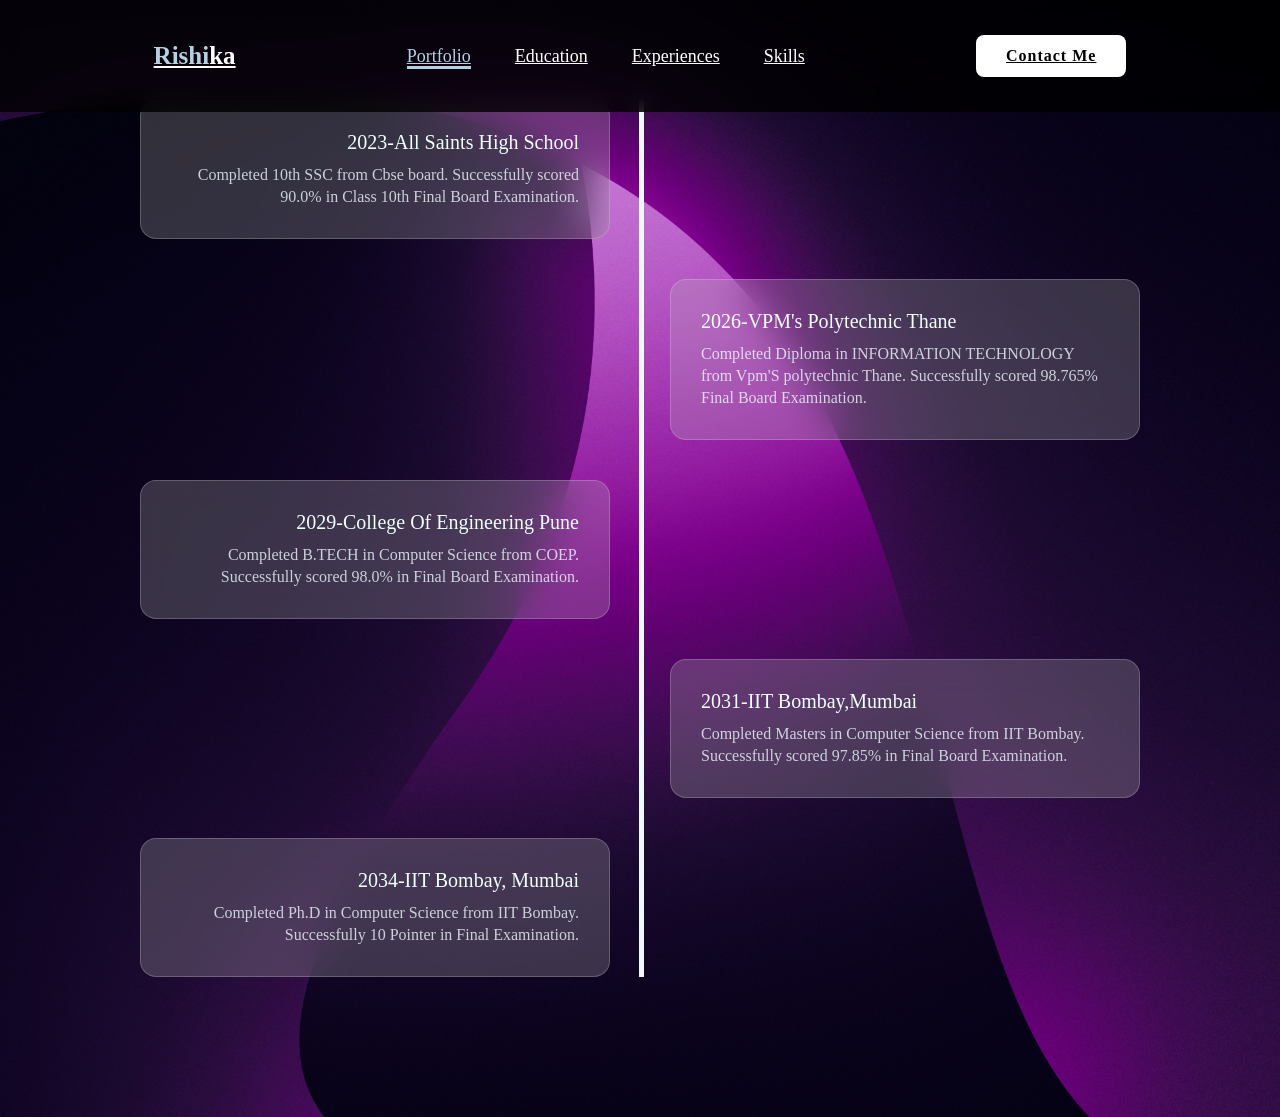
==== edu.html @ 189ec6db "Add files via upload" ====
<!DOCTYPE html>
<html lang="en">
<head>
    <meta charset="UTF-8">
    <meta name="viewport" content="width=device-width, initial-scale=1.0">
    <title>Education</title>
    <link rel="stylesheet" href="edu.css">
</head>
<body>
    <header class="header">
        <a href="index.html" class="logo"><span>Rishi</span>ka</a>


        <nav class="navbar">
        <a href="index.html" class="active">Portfolio</a>
        <a href="edu.html">Education</a>
        <a href="exp.html">Experiences</a>
        <a href="skil.html">Skills</a>
        
        </nav>
        <a href="#contact" class="contact">Contact Me</a>

    </header>
    <div class="timeline-section">

        <div class="timeline-items">

            <div class="timeline-item">
                <div class="timeline-dot"></div>
                <div class="timeline-content">
                    <h3>2023-All saints High School</h3>
                    <p>Completed 10th SSC from Cbse board.
                       Successfully scored 90.0% in Class 10th
                       Final Board Examination.
                    </p>
                </div>
            </div>

            <div class="timeline-item">
                <div class="timeline-dot"></div>
                <div class="timeline-content">
                    <h3>2026-VPM's Polytechnic Thane</h3>
                    <p>Completed Diploma in INFORMATION TECHNOLOGY 
                       from Vpm'S polytechnic Thane.
                       Successfully scored 98.765% Final Board Examination.
                    </p>
                </div>
            </div>

            <div class="timeline-item">
                <div class="timeline-dot"></div>
                <div class="timeline-content">
                    <h3>2029-College Of Engineering Pune</h3>
                    <p>Completed B.TECH in Computer Science from COEP.
                       Successfully scored 98.0% in Final Board Examination.
                    </p>
                </div>
            </div>

            <div class="timeline-item">
                <div class="timeline-dot"></div>
                <div class="timeline-content">
                    <h3>2031-IIT Bombay,Mumbai</h3>
                    <p>Completed Masters in Computer Science from IIT Bombay.
                       Successfully scored 97.85% in Final Board Examination.
                    </p>
                </div>
            </div>

            <div class="timeline-item">
                <div class="timeline-dot"></div>
                <div class="timeline-content">
                    <h3>2034-IIT Bombay, Mumbai</h3>
                    <p>Completed Ph.D in Computer Science from IIT Bombay.
                       Successfully 10 Pointer in Final Examination.
                    </p>
                </div>
            </div>
        </div>
    </div>
    
</body>
</html>
---- edu.css ----
*{
    margin: 0;
    padding: 0;
    font-family: Cambria, Cochin, Georgia, Times, 'Times New Roman', serif;
    box-sizing: border-box;
}
body{
    min-height: 100vh;
    background: url(background\ imag.jpg)center no-repeat;
    background-size: cover;
}
.header{
    position: fixed;
    top: 0;
    left: 0;
    width: 100%;
    padding: 35px 12%;
    background: rgba(0, 0, 0, 0.8);
    backdrop-filter: blur(10px);
    display: flex;
    justify-content: space-between;
    align-items: center;
    z-index: 100;
}
.logo{
    font-size: 25px;
    color: #fff;
    font-weight: 600;
    transition:0.3s ease ;
}
.logo:hover{
    color: #B6D0E2;
    text-shadow: 0 0 25px #B6D0E2,
                 0 0 50px #B6D0E2;
    transform:scale(1.1) ;

}
span{
    color: #B6D0E2;
    
    
}

.navbar a{
    font-size: 18px;
    color: #fff;
    font-weight: 500;
    margin: 0 20px;
    border-bottom: 3px solid transparent;
    transition: 0.3s ease;

}
.navbar a:hover,
.navbar a.active{
    color: #B6D0E2;
    border-bottom: 3px solid #B6D0E2;
}
.contact{
    padding: 10px 28px;
    background-color: #fff;
    color:black;
    border: 2px solid transparent;
    border-radius: 8px;
    font-size: 16px;
    letter-spacing: 1px;
    font-weight: 600;
    transition: 0.3s ease;
}
.contact:hover{
    background-color: #B6D0E2;
    box-shadow: 0 0 25px  #B6D0E2;
    color: whitesmoke;
    transform:scale(1.1) ;

}
.timeline-section{
    min-height: 100vh;
    padding: 100px 15px;
}
.timeline-items{
    max-width: 1000px;
    margin: auto;
    display: flex;
    flex-wrap: wrap;
    position: relative;
}
.timeline-items::before{
    content: '';
    position: absolute;
    width:5px;
    height: 100%;
    background-color: aliceblue;
    left: calc(50% - 1px);
}
.timeline-items{
    margin-bottom: 40px;
    width: 100%;
    position: relative;
}
.timeline-item{
    margin-bottom: 40px;
    width: 100%;
    position: relative;

}
.timeline-item:last-child{
    margin-bottom: 0;
}
.timeline-item:nth-child(odd){
    padding-right: calc(50% + 30px);
    text-align: right;
}
.timeline-item:nth-child(even){
    padding-left: calc(50% + 30px);
}
.timeline-dot{
    height: 21px;
    text-align: center;
    background-color: #ef34d9 ;
    position: absolute;
    left: calc(50% - 8px);
    border-radius: 50%;
    top: 10px;
}
.timeline-date{
    font-size: 20px;
    font-weight: 800;
    color: white;
    margin: 6px 0 15px;
}
.timeline-content{
    background-color: rgba(190 ,190 ,190 ,0.25);
    backdrop-filter: blur(20px);
    border: 1px solid rgba(224 ,224 ,224 ,0.25);
    padding: 30px;
    border-radius: 1em;
    cursor: pointer;
    transition: 0.3s ease;
}
.timeline-content:hover{
    transform: scale(1.05);

}
.timeline-content h3{
    font-size: 20px;
    color: azure;
    margin: 0 0 10px;
    text-transform: capitalize;
    font-weight: 500;
}
.timeline-content p{
    color: aliceblue;
    opacity: 0.8;
    font-size: 16px;
    font-weight: 400;
    line-height: 22px;
}
@media(max-width: 767px){
    .timeline-items::before{
        left: 7px;
    }
    .timeline-item:nth-child(odd){
        padding-right: 0;
        text-align: left;}
        .timeline-item:nth-child(odd),
        .timeline-item:nth-child(even){
            padding-left: 37px;
        }
        .timeline-dot{
            left:0;
        }
    
}
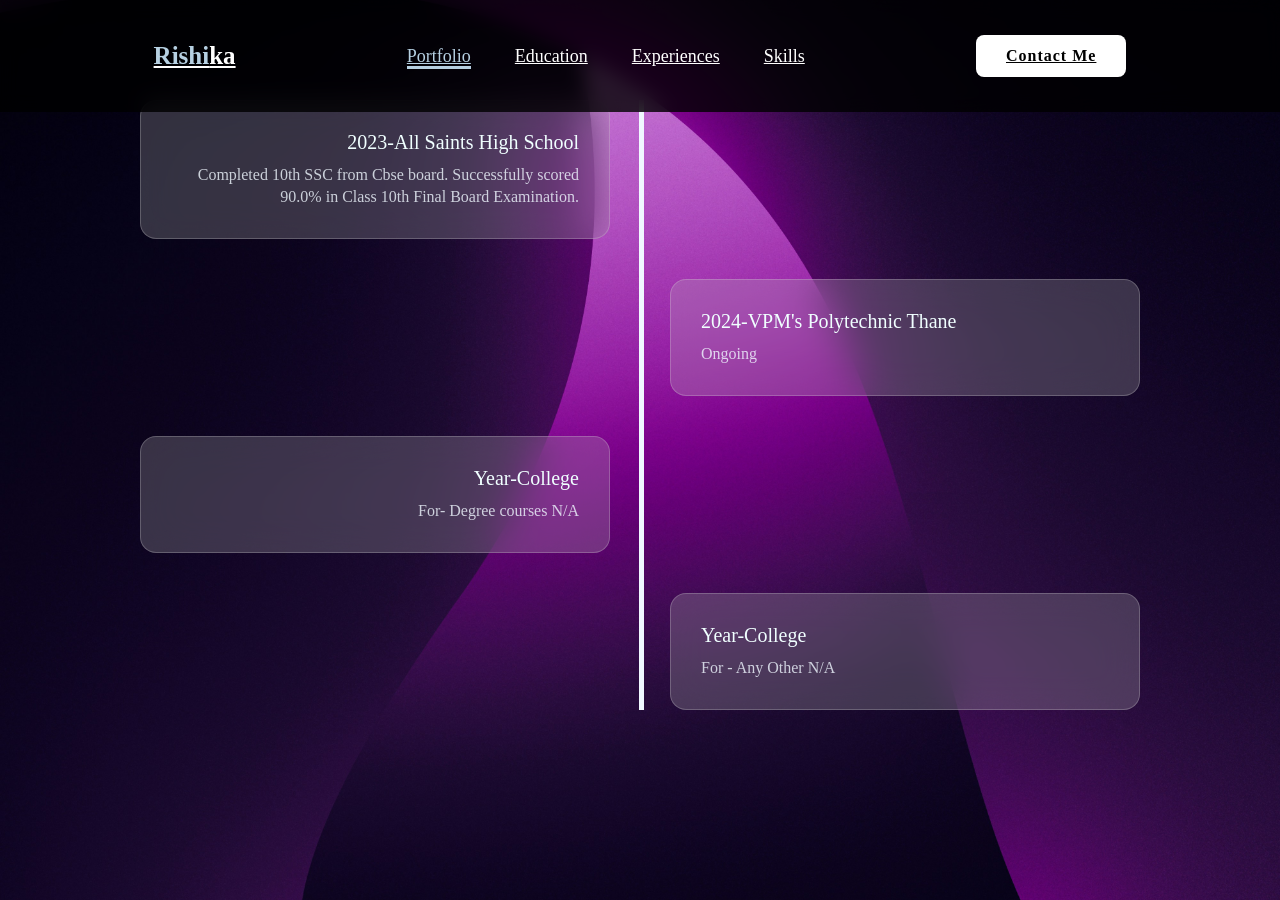
==== commit b71487a6: "Add files via upload" ====
--- a/edu.html
+++ b/edu.html
@@ -39,10 +39,8 @@
             <div class="timeline-item">
                 <div class="timeline-dot"></div>
                 <div class="timeline-content">
-                    <h3>2026-VPM's Polytechnic Thane</h3>
-                    <p>Completed Diploma in INFORMATION TECHNOLOGY 
-                       from Vpm'S polytechnic Thane.
-                       Successfully scored 98.765% Final Board Examination.
+                    <h3>2024-VPM's Polytechnic Thane</h3>
+                    <p>Ongoing
                     </p>
                 </div>
             </div>
@@ -50,32 +48,22 @@
             <div class="timeline-item">
                 <div class="timeline-dot"></div>
                 <div class="timeline-content">
-                    <h3>2029-College Of Engineering Pune</h3>
-                    <p>Completed B.TECH in Computer Science from COEP.
-                       Successfully scored 98.0% in Final Board Examination.
+                    <h3>Year-College</h3>
+                    <p>For- Degree courses N/A
                     </p>
                 </div>
             </div>
 
+
             <div class="timeline-item">
                 <div class="timeline-dot"></div>
                 <div class="timeline-content">
-                    <h3>2031-IIT Bombay,Mumbai</h3>
-                    <p>Completed Masters in Computer Science from IIT Bombay.
-                       Successfully scored 97.85% in Final Board Examination.
+                    <h3>Year-College</h3>
+                    <p>For - Any Other N/A
                     </p>
                 </div>
             </div>
 
-            <div class="timeline-item">
-                <div class="timeline-dot"></div>
-                <div class="timeline-content">
-                    <h3>2034-IIT Bombay, Mumbai</h3>
-                    <p>Completed Ph.D in Computer Science from IIT Bombay.
-                       Successfully 10 Pointer in Final Examination.
-                    </p>
-                </div>
-            </div>
         </div>
     </div>
     
